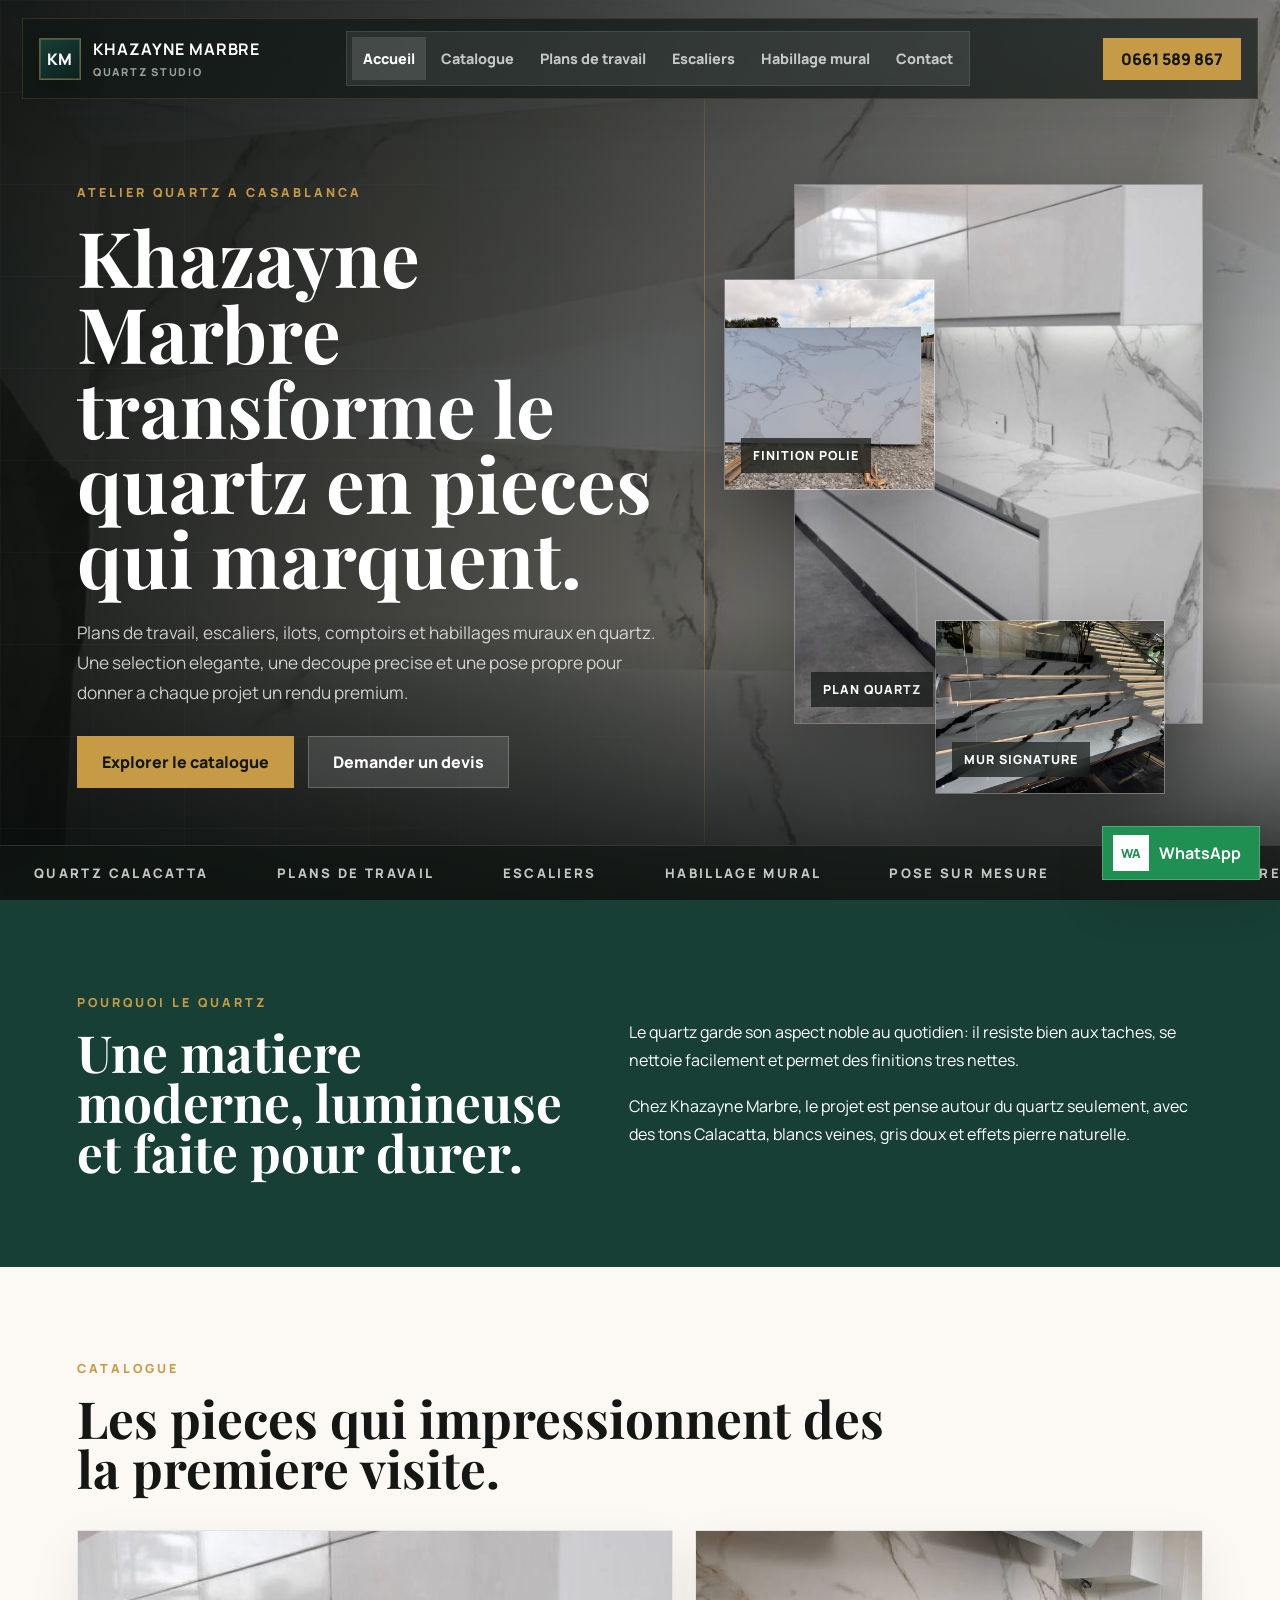
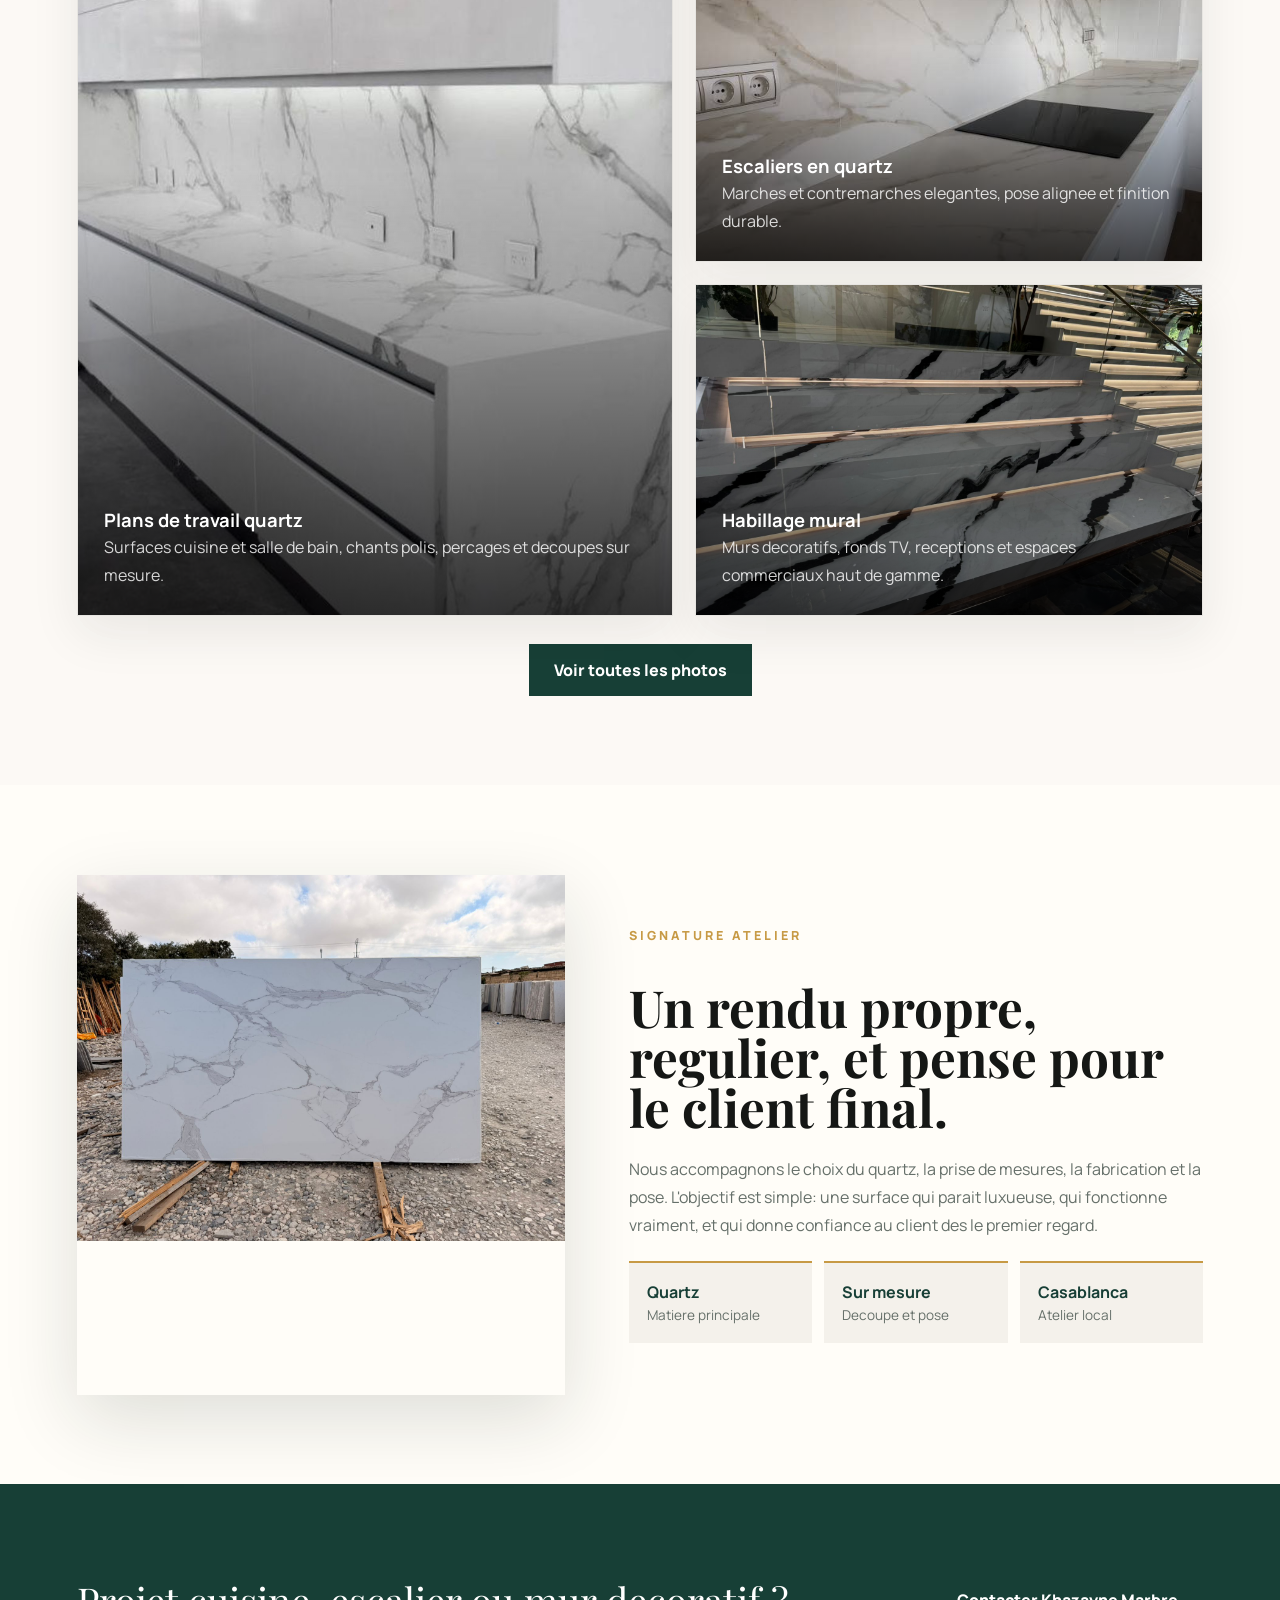
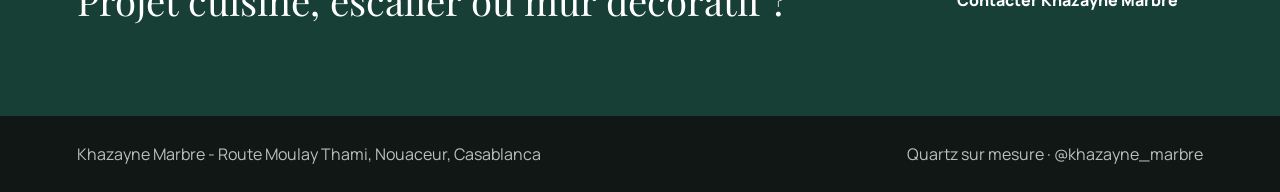
==== index.html @ 3c4d8444 "Initial commit" ====
<!DOCTYPE html>
<html lang="fr">
<head>
  <meta charset="UTF-8">
  <meta name="viewport" content="width=device-width, initial-scale=1.0">
  <meta name="description" content="Khazayne Marbre a Casablanca : plans de travail, escaliers et habillages en quartz sur mesure.">
  <title>Khazayne Marbre | Quartz sur mesure a Casablanca</title>
  <link rel="preconnect" href="https://fonts.googleapis.com">
  <link rel="preconnect" href="https://fonts.gstatic.com" crossorigin>
  <link href="https://fonts.googleapis.com/css2?family=Manrope:wght@400;500;600;700;800&family=Playfair+Display:wght@700;800&display=swap" rel="stylesheet">
  <link rel="stylesheet" href="styles.css">
  <link rel="icon" href="favicon.png">
</head>
<body>
  <header class="site-header premium-nav" data-header>
    <a class="brand" href="index.html" aria-label="Khazayne Marbre accueil">
      <span>KM</span>
      <strong>Khazayne Marbre</strong>
      <small>Quartz Studio</small>
    </a>
    <nav class="desktop-nav nav-pill" aria-label="Navigation principale">
      <a href="index.html" class="is-active">Accueil</a>
      <a href="catalogue.html">Catalogue</a>
      <a href="product-plan-de-travail.html">Plans de travail</a>
      <a href="product-escaliers.html">Escaliers</a>
      <a href="product-habillage-mural.html">Habillage mural</a>
      <a href="contact.html">Contact</a>
    </nav>
    <div class="nav-actions">
      <a class="nav-instagram" href="https://www.instagram.com/khazayne_marbre" target="_blank" rel="noopener">@khazayne_marbre</a>
      <a class="header-call" href="tel:+212661589867">0661 589 867</a>
      <button class="menu-toggle" type="button" aria-label="Ouvrir le menu" aria-expanded="false" data-menu-toggle>
        <span></span><span></span>
      </button>
    </div>
    <nav class="mobile-nav" aria-label="Navigation mobile" data-mobile-nav>
      <a href="index.html">Accueil</a>
      <a href="catalogue.html">Catalogue</a>
      <a href="product-plan-de-travail.html">Plans de travail</a>
      <a href="product-escaliers.html">Escaliers</a>
      <a href="product-habillage-mural.html">Habillage mural</a>
      <a href="contact.html">Contact</a>
    </nav>
  </header>

  <main>
    <section class="hero cinematic-hero" id="accueil">
      <div class="hero-bg" aria-hidden="true">
        <img src="qurtz 1.jpeg" alt="">
      </div>
      <div class="hero-glass-line" aria-hidden="true"></div>
      <div class="hero-copy reveal-up">
        <p class="eyebrow">Atelier quartz a Casablanca</p>
        <h1>Khazayne Marbre transforme le quartz en pieces qui marquent.</h1>
        <p class="hero-text">Plans de travail, escaliers, ilots, comptoirs et habillages muraux en quartz. Une selection elegante, une decoupe precise et une pose propre pour donner a chaque projet un rendu premium.</p>
        <div class="hero-actions">
          <a class="btn primary" href="catalogue.html">Explorer le catalogue</a>
          <a class="btn secondary" href="contact.html">Demander un devis</a>
        </div>
      </div>
      <div class="hero-showcase" aria-label="Apercu des finitions quartz">
        <article class="stone-tile tile-main">
          <img src="quart2.jpeg" alt="Plan de travail quartz blanc">
          <span>Plan quartz</span>
        </article>
        <article class="stone-tile tile-float">
          <img src="31.jpeg" alt="Detail quartz poli">
          <span>Finition polie</span>
        </article>
        <article class="stone-tile tile-small">
          <img src="quartz 4.jpeg" alt="Quartz mural">
          <span>Mur signature</span>
        </article>
      </div>
      <div class="hero-ticker" aria-hidden="true">
        <div>
          <span>Quartz Calacatta</span>
          <span>Plans de travail</span>
          <span>Escaliers</span>
          <span>Habillage mural</span>
          <span>Pose sur mesure</span>
          <span>Khazayne Marbre</span>
          <span>Quartz Calacatta</span>
          <span>Plans de travail</span>
          <span>Escaliers</span>
          <span>Habillage mural</span>
          <span>Pose sur mesure</span>
          <span>Khazayne Marbre</span>
        </div>
      </div>
    </section>

    <section class="intro-band">
      <div>
        <span class="section-kicker">Pourquoi le quartz</span>
        <h2>Une matiere moderne, lumineuse et faite pour durer.</h2>
      </div>
      <div class="intro-points">
        <p>Le quartz garde son aspect noble au quotidien: il resiste bien aux taches, se nettoie facilement et permet des finitions tres nettes.</p>
        <p>Chez Khazayne Marbre, le projet est pense autour du quartz seulement, avec des tons Calacatta, blancs veines, gris doux et effets pierre naturelle.</p>
      </div>
    </section>

    <section class="featured" id="services">
      <div class="section-head">
        <span class="section-kicker">Catalogue</span>
        <h2>Les pieces qui impressionnent des la premiere visite.</h2>
      </div>
      <div class="feature-grid">
        <a class="feature-card tall" href="product-plan-de-travail.html">
          <img src="quart2.jpeg" alt="Plan de travail en quartz blanc veine">
          <div>
            <h3>Plans de travail quartz</h3>
            <p>Surfaces cuisine et salle de bain, chants polis, percages et decoupes sur mesure.</p>
          </div>
        </a>
        <a class="feature-card" href="product-escaliers.html">
          <img src="quartz 3.jpeg" alt="Escalier habille en quartz">
          <div>
            <h3>Escaliers en quartz</h3>
            <p>Marches et contremarches elegantes, pose alignee et finition durable.</p>
          </div>
        </a>
        <a class="feature-card" href="product-habillage-mural.html">
          <img src="quartz 4.jpeg" alt="Habillage mural en quartz">
          <div>
            <h3>Habillage mural</h3>
            <p>Murs decoratifs, fonds TV, receptions et espaces commerciaux haut de gamme.</p>
          </div>
        </a>
      </div>
      <div class="center-action">
        <a class="btn primary" href="catalogue.html">Voir toutes les photos</a>
      </div>
    </section>

    <section class="proof" id="atelier">
      <div class="proof-image">
        <img src="31.jpeg" alt="Detail de finition quartz Khazayne Marbre">
      </div>
      <div class="proof-copy">
        <span class="section-kicker">Signature atelier</span>
        <h2>Un rendu propre, regulier, et pense pour le client final.</h2>
        <p>Nous accompagnons le choix du quartz, la prise de mesures, la fabrication et la pose. L'objectif est simple: une surface qui parait luxueuse, qui fonctionne vraiment, et qui donne confiance au client des le premier regard.</p>
        <div class="mini-stats">
          <div><strong>Quartz</strong><span>Matiere principale</span></div>
          <div><strong>Sur mesure</strong><span>Decoupe et pose</span></div>
          <div><strong>Casablanca</strong><span>Atelier local</span></div>
        </div>
      </div>
    </section>

    <section class="cta-strip">
      <span>Projet cuisine, escalier ou mur decoratif ?</span>
      <a class="btn primary" href="contact.html">Contacter Khazayne Marbre</a>
    </section>
  </main>

  <footer>
    <p>Khazayne Marbre - Route Moulay Thami, Nouaceur, Casablanca</p>
    <p>Quartz sur mesure · @khazayne_marbre</p>
  </footer>

  <script src="script.js"></script>
</body>
</html>
---- styles.css ----
:root {
  --ink: #151715;
  --muted: #66706a;
  --stone: #f4f1eb;
  --paper: #fffdf8;
  --line: rgba(21, 23, 21, 0.12);
  --green: #173f36;
  --green-2: #255a4d;
  --gold: #c79a45;
  --shadow: 0 24px 70px rgba(23, 35, 31, 0.14);
}

* { box-sizing: border-box; }
html { scroll-behavior: smooth; }
body {
  margin: 0;
  min-height: 100vh;
  color: var(--ink);
  background: var(--stone);
  font-family: "Manrope", Arial, sans-serif;
}

body::before {
  content: "";
  position: fixed;
  inset: 0;
  z-index: -1;
  background:
    linear-gradient(120deg, rgba(255,255,255,.9), rgba(255,255,255,.3)),
    url("1.jpeg") center / cover;
  opacity: .12;
  filter: grayscale(1);
}

a { color: inherit; text-decoration: none; }
img { display: block; max-width: 100%; }
p, h1, h2, h3, dl, dd { margin: 0; }

.site-header {
  position: fixed;
  inset: 18px 22px auto;
  z-index: 10;
  display: grid;
  grid-template-columns: 1fr auto 1fr;
  align-items: center;
  gap: 18px;
  padding: 12px 16px;
  border: 1px solid rgba(255,255,255,.45);
  background: rgba(255, 253, 248, .86);
  box-shadow: 0 18px 50px rgba(21, 23, 21, .1);
  backdrop-filter: blur(18px);
}

.site-header.is-scrolled { background: rgba(255, 253, 248, .96); }
.brand, .desktop-nav, .header-call { display: flex; align-items: center; }
.brand { gap: 12px; font-weight: 900; text-transform: uppercase; letter-spacing: .06em; }
.brand span {
  display: grid;
  place-items: center;
  width: 42px;
  height: 42px;
  color: #fff;
  background: var(--green);
  border: 1px solid rgba(199,154,69,.45);
}

.desktop-nav { justify-content: center; gap: 14px; color: var(--muted); font-size: .9rem; font-weight: 800; }
.desktop-nav a:hover { color: var(--green); }
.header-call {
  justify-self: end;
  min-height: 42px;
  padding: 0 18px;
  color: #fff;
  background: var(--green);
  font-weight: 900;
}

.hero {
  min-height: 100vh;
  display: grid;
  grid-template-columns: minmax(320px, .95fr) minmax(0, 1fr);
  align-items: end;
  gap: clamp(28px, 5vw, 72px);
  padding: 118px clamp(20px, 6vw, 84px) clamp(34px, 5vw, 70px);
}

.hero-media {
  min-height: 70vh;
  overflow: hidden;
  box-shadow: var(--shadow);
}

.hero-media img, .page-hero img, .product-hero img, .proof-image img {
  width: 100%;
  height: 100%;
  object-fit: cover;
}

.hero-copy {
  align-self: center;
  max-width: 760px;
  padding-bottom: 4vh;
}

.eyebrow, .section-kicker {
  display: inline-block;
  margin-bottom: 16px;
  color: var(--gold);
  font-size: .78rem;
  font-weight: 900;
  letter-spacing: .24em;
  text-transform: uppercase;
}

h1, h2 {
  font-family: "Playfair Display", Georgia, serif;
  line-height: .98;
  letter-spacing: 0;
}

h1 { font-size: clamp(3rem, 6vw, 6.3rem); max-width: 880px; }
h2 { font-size: clamp(2.1rem, 4vw, 4.4rem); }
h3 { font-size: 1.15rem; }
p { color: var(--muted); line-height: 1.75; }

.hero-text { max-width: 650px; margin-top: 22px; font-size: 1.08rem; }
.hero-actions, .center-action { display: flex; flex-wrap: wrap; gap: 14px; margin-top: 28px; }
.center-action { justify-content: center; }

.btn {
  display: inline-flex;
  align-items: center;
  justify-content: center;
  min-height: 52px;
  padding: 0 24px;
  border: 1px solid var(--line);
  font-weight: 900;
  transition: transform .2s ease, background .2s ease;
}

.btn:hover { transform: translateY(-2px); }
.primary { color: #fff; background: var(--green); border-color: var(--green); }
.primary:hover { background: var(--green-2); }
.secondary { background: rgba(255,253,248,.68); color: var(--green); }

section { padding: clamp(58px, 7vw, 108px) clamp(20px, 6vw, 84px); }
.intro-band, .proof, .contact-layout, .product-hero, .page-hero {
  display: grid;
  gap: clamp(28px, 5vw, 64px);
  grid-template-columns: minmax(0, .85fr) minmax(0, 1fr);
  align-items: center;
}

.intro-band { background: var(--green); color: #fff; }
.intro-band p, .intro-band h2 { color: #fff; }
.intro-points { display: grid; gap: 18px; }

.section-head { max-width: 820px; margin-bottom: 36px; }
.featured, .catalogue-section, .contact-section { background: rgba(255,253,248,.72); }

.feature-grid {
  display: grid;
  grid-template-columns: 1.08fr .92fr;
  gap: 22px;
}

.feature-card, .catalogue-item, .detail-grid article {
  overflow: hidden;
  background: var(--paper);
  border: 1px solid rgba(21,23,21,.1);
  box-shadow: 0 18px 46px rgba(21,23,21,.08);
}

.feature-card {
  position: relative;
  min-height: 330px;
  display: grid;
  align-items: end;
}

.feature-card.tall { grid-row: span 2; min-height: 686px; }
.feature-card img { position: absolute; inset: 0; width: 100%; height: 100%; object-fit: cover; transition: transform .35s ease; }
.feature-card:hover img { transform: scale(1.04); }
.feature-card::after { content: ""; position: absolute; inset: 0; background: linear-gradient(180deg, transparent 35%, rgba(0,0,0,.72)); }
.feature-card div { position: relative; z-index: 1; padding: 26px; color: #fff; }
.feature-card p { color: rgba(255,255,255,.82); }

.proof { background: var(--paper); }
.proof-image { min-height: 520px; overflow: hidden; box-shadow: var(--shadow); }
.proof-copy { display: grid; gap: 22px; }
.mini-stats { display: grid; grid-template-columns: repeat(3, 1fr); gap: 12px; }
.mini-stats div { padding: 18px; border-top: 2px solid var(--gold); background: var(--stone); }
.mini-stats strong { display: block; color: var(--green); }
.mini-stats span { color: var(--muted); font-size: .85rem; }

.cta-strip {
  display: flex;
  justify-content: space-between;
  align-items: center;
  gap: 18px;
  background: var(--green);
  color: #fff;
}
.cta-strip span { font-family: "Playfair Display", Georgia, serif; font-size: clamp(1.8rem, 3vw, 3.3rem); }

.page-hero, .product-hero { min-height: 72vh; padding-top: 132px; }
.page-hero.compact { min-height: 58vh; align-items: end; }
.contact-hero {
  grid-template-columns: minmax(0, 760px);
  min-height: 58vh;
  align-items: end;
  background: linear-gradient(120deg, rgba(255,253,248,.9), rgba(244,241,235,.82));
}
.page-hero p, .product-hero p { max-width: 680px; margin-top: 18px; font-size: 1.08rem; }
.page-hero img, .product-hero img { min-height: 460px; box-shadow: var(--shadow); }
.product-hero .btn { margin-top: 26px; }

.photo-catalogue {
  display: grid;
  grid-template-columns: repeat(3, minmax(0, 1fr));
  gap: 22px;
}

.catalogue-item img { width: 100%; aspect-ratio: 4 / 3; object-fit: cover; }
.catalogue-item div { display: grid; gap: 10px; padding: 20px; }
.catalogue-item h3 { margin-bottom: 8px; color: var(--green); }
.catalogue-item p { min-height: 5.25em; }

.whatsapp-product {
  display: inline-flex;
  align-items: center;
  justify-content: center;
  min-height: 44px;
  margin-top: 4px;
  padding: 0 16px;
  color: #fff;
  background: #1f8f52;
  font-size: .88rem;
  font-weight: 900;
}

.whatsapp-product:hover { background: #176e3f; }

.floating-whatsapp {
  position: fixed;
  right: 20px;
  bottom: 20px;
  z-index: 30;
  display: inline-flex;
  align-items: center;
  gap: 10px;
  min-height: 54px;
  padding: 0 18px 0 10px;
  color: #fff;
  background: #1f8f52;
  border: 1px solid rgba(255,255,255,.22);
  box-shadow: 0 18px 46px rgba(21,23,21,.22);
  font-weight: 900;
}

.floating-whatsapp span {
  display: grid;
  place-items: center;
  width: 36px;
  height: 36px;
  color: #1f8f52;
  background: #fff;
  font-size: .78rem;
}

.floating-whatsapp:hover {
  background: #176e3f;
  transform: translateY(-2px);
}

.detail-grid {
  display: grid;
  grid-template-columns: repeat(3, minmax(0, 1fr));
  gap: 20px;
  background: var(--paper);
}
.detail-grid article { padding: 26px; }
.detail-grid h3 { margin-bottom: 12px; color: var(--green); }

.contact-info-panel, .contact-form {
  background: var(--paper);
  border: 1px solid var(--line);
  box-shadow: var(--shadow);
  padding: clamp(24px, 4vw, 42px);
}

.info-list { display: grid; gap: 20px; margin-top: 24px; }
.info-list div { padding-bottom: 18px; border-bottom: 1px solid var(--line); }
.info-list dt { color: var(--gold); font-weight: 900; text-transform: uppercase; letter-spacing: .14em; font-size: .76rem; }
.info-list dd { margin-top: 8px; color: var(--ink); line-height: 1.65; font-weight: 700; }
.info-list a { color: var(--green); }

.contact-form { display: grid; gap: 16px; }
.contact-form label { display: grid; gap: 8px; font-weight: 800; }
.contact-form input, .contact-form textarea, .contact-form select {
  width: 100%;
  min-height: 52px;
  border: 1px solid var(--line);
  background: #faf8f2;
  padding: 14px 16px;
  color: var(--ink);
  font: inherit;
  outline: none;
}
.contact-form textarea { resize: vertical; min-height: 150px; }
.contact-form input:focus, .contact-form textarea:focus, .contact-form select:focus {
  border-color: var(--gold);
  box-shadow: 0 0 0 4px rgba(199,154,69,.14);
}

footer {
  display: flex;
  justify-content: space-between;
  gap: 14px;
  padding: 24px clamp(20px, 6vw, 84px);
  background: #111714;
}
footer p { color: rgba(255,255,255,.72); }

@media (max-width: 980px) {
  .site-header { grid-template-columns: 1fr auto; }
  .desktop-nav { display: none; }
  .hero, .intro-band, .proof, .contact-layout, .product-hero, .page-hero { grid-template-columns: 1fr; }
  .hero-media { min-height: 48vh; order: 2; }
  .hero-copy { order: 1; padding-bottom: 0; }
  .feature-grid, .photo-catalogue, .detail-grid { grid-template-columns: 1fr 1fr; }
  .feature-card.tall { grid-row: span 1; min-height: 420px; }
}

@media (max-width: 640px) {
  .site-header { inset: 10px; padding: 10px; }
  .brand strong { font-size: .8rem; }
  .header-call { padding: 0 12px; font-size: .82rem; }
  .hero, .page-hero, .product-hero { padding-top: 104px; }
  h1 { font-size: clamp(2.45rem, 15vw, 3.7rem); }
  .feature-grid, .photo-catalogue, .detail-grid, .mini-stats { grid-template-columns: 1fr; }
  .feature-card, .feature-card.tall { min-height: 360px; }
  .cta-strip, footer { align-items: flex-start; flex-direction: column; }
  .page-hero.compact, .contact-hero { min-height: auto; }
  .catalogue-section { padding-top: 34px; }
  .catalogue-item div { padding: 16px; }
  .catalogue-item p { min-height: 0; }
  .whatsapp-product { width: 100%; }
  .floating-whatsapp {
    right: 12px;
    bottom: 12px;
    min-height: 50px;
    padding-right: 14px;
  }

  .floating-whatsapp strong {
    font-size: .9rem;
  }
}

/* Extraordinary home */
.premium-nav {
  grid-template-columns: minmax(210px, 1fr) auto minmax(230px, 1fr);
  border-color: rgba(199,154,69,.18);
  background: rgba(17, 23, 20, .7);
  color: #fff;
}

.premium-nav.is-scrolled {
  background: rgba(17, 23, 20, .92);
  box-shadow: 0 20px 60px rgba(0,0,0,.22);
}

.brand {
  position: relative;
}

.brand small {
  display: block;
  margin-top: 2px;
  color: rgba(255,255,255,.58);
  font-size: .68rem;
  font-weight: 800;
  letter-spacing: .16em;
}

.premium-nav .brand {
  display: grid;
  grid-template-columns: 42px minmax(0, 1fr);
  column-gap: 12px;
  row-gap: 2px;
  align-items: center;
}

.premium-nav .brand span {
  grid-row: 1 / 3;
}

.premium-nav .brand strong,
.premium-nav .brand small {
  min-width: 0;
}

.premium-nav .brand span {
  background: linear-gradient(145deg, var(--green), #0d201c);
  box-shadow: inset 0 0 0 1px rgba(255,255,255,.16), 0 8px 24px rgba(0,0,0,.22);
}

.nav-pill {
  gap: 4px;
  min-height: 48px;
  padding: 5px;
  border: 1px solid rgba(255,255,255,.1);
  background: rgba(255,255,255,.08);
}

.nav-pill a {
  padding: 12px 11px;
  color: rgba(255,255,255,.72);
  white-space: nowrap;
}

.nav-pill a:hover,
.nav-pill a.is-active {
  color: #fff;
  background: rgba(255,255,255,.12);
}

.nav-actions {
  display: flex;
  justify-content: flex-end;
  align-items: center;
  gap: 10px;
}

.nav-instagram {
  color: rgba(255,255,255,.7);
  font-size: .84rem;
  font-weight: 800;
}

.premium-nav .header-call {
  color: #121713;
  background: var(--gold);
}

.menu-toggle {
  display: none;
  width: 44px;
  height: 44px;
  border: 1px solid rgba(255,255,255,.16);
  background: rgba(255,255,255,.08);
  color: #fff;
  cursor: pointer;
}

.menu-toggle span {
  display: block;
  width: 18px;
  height: 2px;
  margin: 5px auto;
  background: currentColor;
  transition: transform .22s ease, opacity .22s ease;
}

.premium-nav.is-menu-open .menu-toggle span:first-child {
  transform: translateY(3.5px) rotate(45deg);
}

.premium-nav.is-menu-open .menu-toggle span:last-child {
  transform: translateY(-3.5px) rotate(-45deg);
}

.mobile-nav {
  display: none;
  grid-column: 1 / -1;
  gap: 6px;
  padding-top: 12px;
}

.mobile-nav a {
  padding: 13px 14px;
  color: rgba(255,255,255,.82);
  background: rgba(255,255,255,.08);
  font-weight: 850;
}

.cinematic-hero {
  position: relative;
  min-height: 100svh;
  grid-template-columns: minmax(0, .95fr) minmax(320px, .78fr);
  align-items: center;
  isolation: isolate;
  overflow: hidden;
  color: #fff;
  background: #0f1512;
  padding-top: 132px;
}

.hero-bg {
  position: absolute;
  inset: 0;
  z-index: -3;
  overflow: hidden;
}

.hero-bg img {
  width: 100%;
  height: 100%;
  object-fit: cover;
  filter: saturate(.9) contrast(1.06);
  transform: scale(1.08);
  animation: heroStone 16s ease-in-out infinite alternate;
}

.cinematic-hero::before {
  content: "";
  position: absolute;
  inset: 0;
  z-index: -2;
  background:
    linear-gradient(90deg, rgba(9,13,11,.9) 0%, rgba(9,13,11,.66) 42%, rgba(9,13,11,.18) 100%),
    linear-gradient(0deg, rgba(9,13,11,.86) 0%, transparent 32%, rgba(9,13,11,.35) 100%);
}

.cinematic-hero::after {
  content: "";
  position: absolute;
  inset: 0;
  z-index: -1;
  background-image:
    linear-gradient(rgba(255,255,255,.06) 1px, transparent 1px),
    linear-gradient(90deg, rgba(255,255,255,.05) 1px, transparent 1px);
  background-size: 92px 92px;
  mask-image: linear-gradient(90deg, #000 0%, transparent 78%);
  opacity: .42;
}

.hero-glass-line {
  position: absolute;
  top: 0;
  bottom: 0;
  left: 55%;
  width: 1px;
  background: linear-gradient(180deg, transparent, rgba(199,154,69,.7), transparent);
  animation: lineGlow 4s ease-in-out infinite;
}

.cinematic-hero .hero-copy {
  max-width: 860px;
  padding-bottom: 0;
}

.cinematic-hero h1,
.cinematic-hero .hero-text {
  color: #fff;
}

.cinematic-hero .hero-text {
  color: rgba(255,255,255,.76);
}

.reveal-up {
  animation: revealUp .9s ease both;
}

.hero-showcase {
  position: relative;
  min-height: 620px;
}

.stone-tile {
  position: absolute;
  overflow: hidden;
  border: 1px solid rgba(255,255,255,.18);
  box-shadow: 0 30px 80px rgba(0,0,0,.35);
  background: rgba(255,255,255,.08);
}

.stone-tile img {
  width: 100%;
  height: 100%;
  object-fit: cover;
}

.stone-tile span {
  position: absolute;
  left: 16px;
  bottom: 16px;
  padding: 9px 12px;
  color: #fff;
  background: rgba(17,23,20,.68);
  font-size: .78rem;
  font-weight: 900;
  letter-spacing: .08em;
  text-transform: uppercase;
  backdrop-filter: blur(12px);
}

.tile-main {
  inset: 10px 0 70px 70px;
  animation: floatMain 6s ease-in-out infinite;
}

.tile-float {
  width: 44%;
  height: 34%;
  left: 0;
  top: 17%;
  animation: floatSoft 5s ease-in-out infinite;
}

.tile-small {
  width: 48%;
  height: 28%;
  right: 8%;
  bottom: 0;
  animation: floatSoft 6.5s ease-in-out infinite reverse;
}

.hero-ticker {
  position: absolute;
  left: 0;
  right: 0;
  bottom: 0;
  overflow: hidden;
  border-top: 1px solid rgba(255,255,255,.12);
  background: rgba(17,23,20,.68);
  backdrop-filter: blur(14px);
}

.hero-ticker div {
  display: flex;
  width: max-content;
  animation: tickerMove 28s linear infinite;
}

.hero-ticker span {
  padding: 18px 34px;
  color: rgba(255,255,255,.76);
  font-size: .82rem;
  font-weight: 900;
  letter-spacing: .18em;
  text-transform: uppercase;
  white-space: nowrap;
}

.cinematic-hero .secondary {
  color: #fff;
  border-color: rgba(255,255,255,.22);
  background: rgba(255,255,255,.12);
}

.cinematic-hero .primary {
  color: #111713;
  background: var(--gold);
  border-color: var(--gold);
}

@keyframes heroStone {
  from { transform: scale(1.08) translate3d(0,0,0); }
  to { transform: scale(1.16) translate3d(-2.2%, 1.5%, 0); }
}

@keyframes revealUp {
  from { opacity: 0; transform: translateY(28px); }
  to { opacity: 1; transform: translateY(0); }
}

@keyframes floatMain {
  0%, 100% { transform: translateY(0) rotate(-1deg); }
  50% { transform: translateY(-14px) rotate(1deg); }
}

@keyframes floatSoft {
  0%, 100% { transform: translateY(0); }
  50% { transform: translateY(18px); }
}

@keyframes tickerMove {
  from { transform: translateX(0); }
  to { transform: translateX(-50%); }
}

@keyframes lineGlow {
  0%, 100% { opacity: .35; }
  50% { opacity: 1; }
}

@media (prefers-reduced-motion: reduce) {
  *, *::before, *::after {
    animation-duration: .001ms !important;
    animation-iteration-count: 1 !important;
    scroll-behavior: auto !important;
  }
}

@media (max-width: 1320px) {
  .premium-nav {
    grid-template-columns: minmax(210px, .8fr) auto minmax(190px, .7fr);
    gap: 12px;
  }

  .nav-instagram {
    display: none;
  }
}

@media (max-width: 1120px) {
  .premium-nav {
    grid-template-columns: 1fr auto;
  }

  .premium-nav .desktop-nav,
  .nav-instagram {
    display: none;
  }

  .menu-toggle {
    display: block;
  }

  .premium-nav.is-menu-open .mobile-nav {
    display: grid;
  }
}

@media (max-width: 980px) {
  .cinematic-hero {
    grid-template-columns: 1fr;
    padding-bottom: 92px;
  }

  .hero-showcase {
    min-height: 460px;
  }

  .tile-main {
    inset: 0 6% 42px 18%;
  }
}

@media (max-width: 640px) {
  .premium-nav {
    inset: 10px;
    padding: 10px;
  }

  .premium-nav .header-call {
    display: none;
  }

  .premium-nav .brand {
    grid-template-columns: 38px minmax(0, 1fr);
  }

  .premium-nav .brand span {
    width: 38px;
    height: 38px;
  }

  .brand small {
    font-size: .58rem;
  }

  .mobile-nav {
    max-height: calc(100svh - 92px);
    overflow-y: auto;
  }

  .cinematic-hero {
    min-height: auto;
    padding-top: 126px;
  }

  .hero-showcase {
    min-height: 360px;
  }

  .tile-main {
    inset: 0 0 44px 12%;
  }

  .tile-float {
    width: 50%;
    height: 34%;
  }

  .tile-small {
    width: 58%;
    right: 0;
  }
}
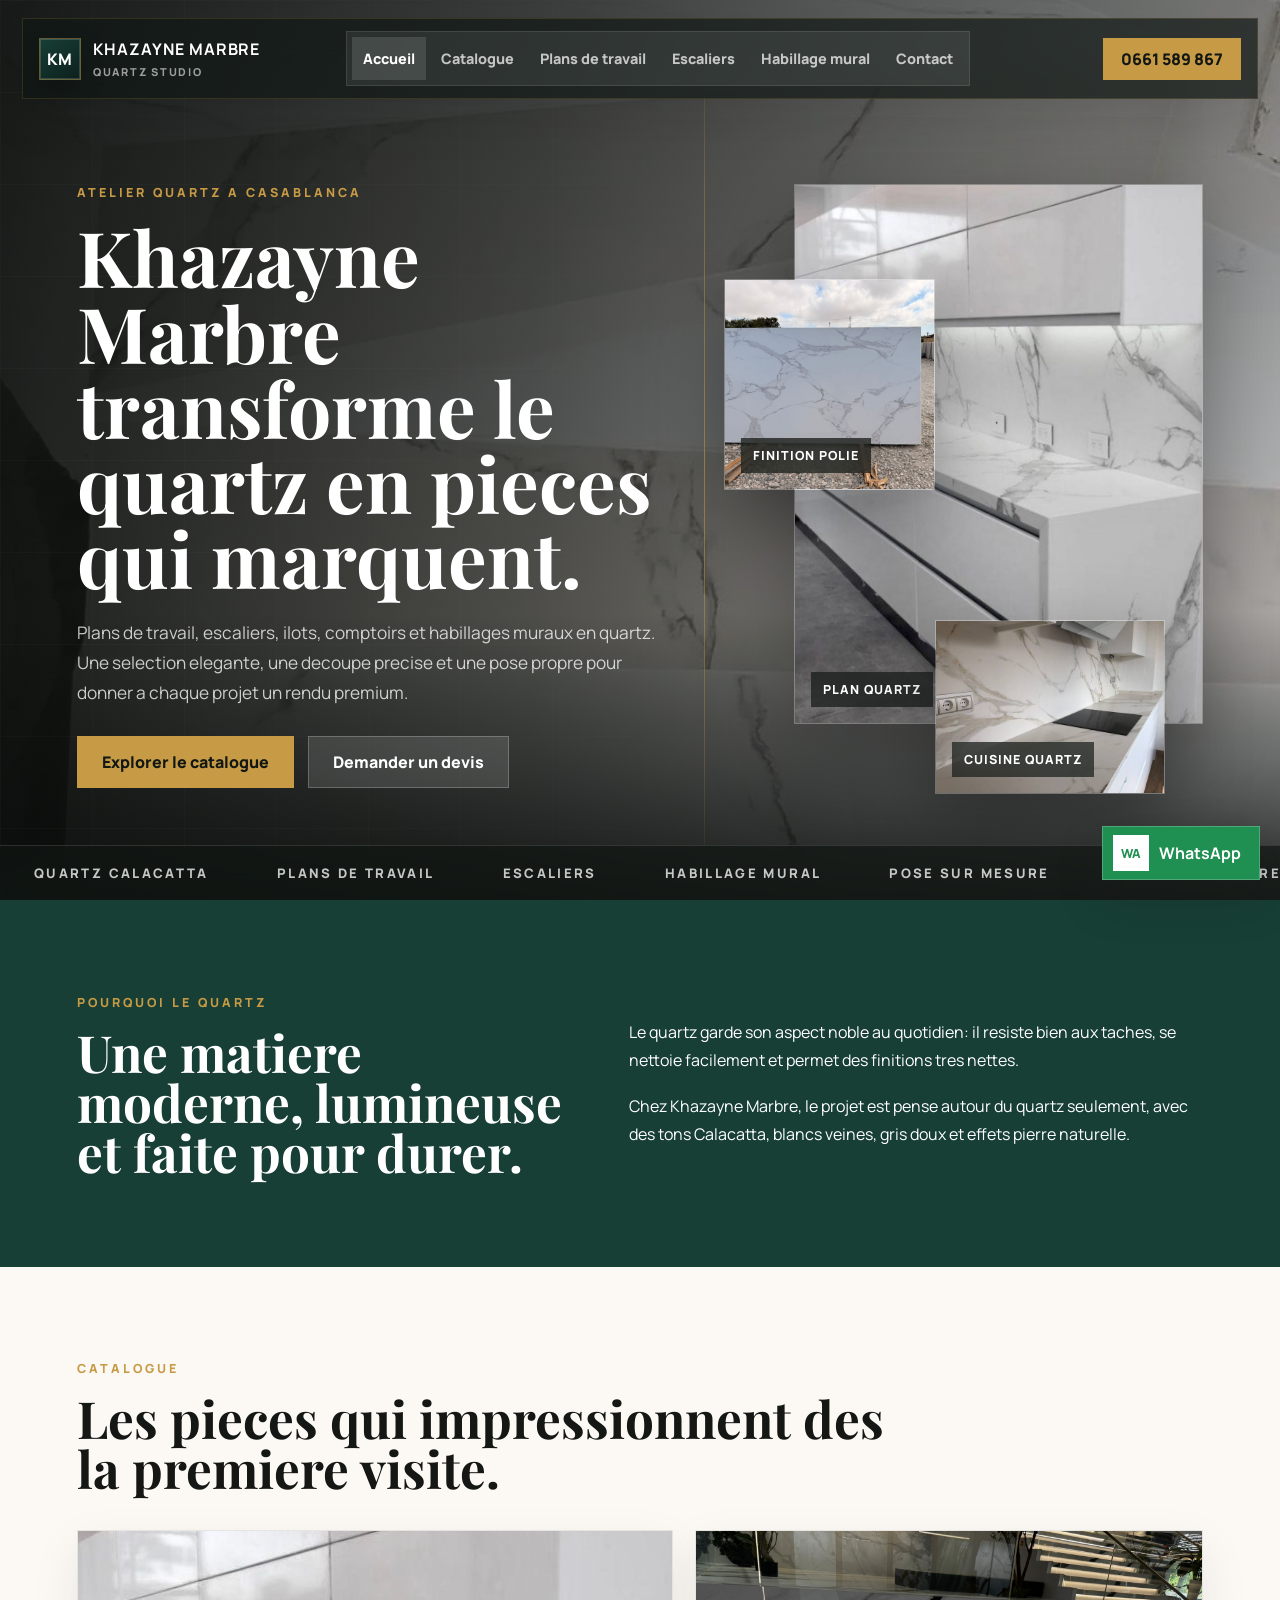
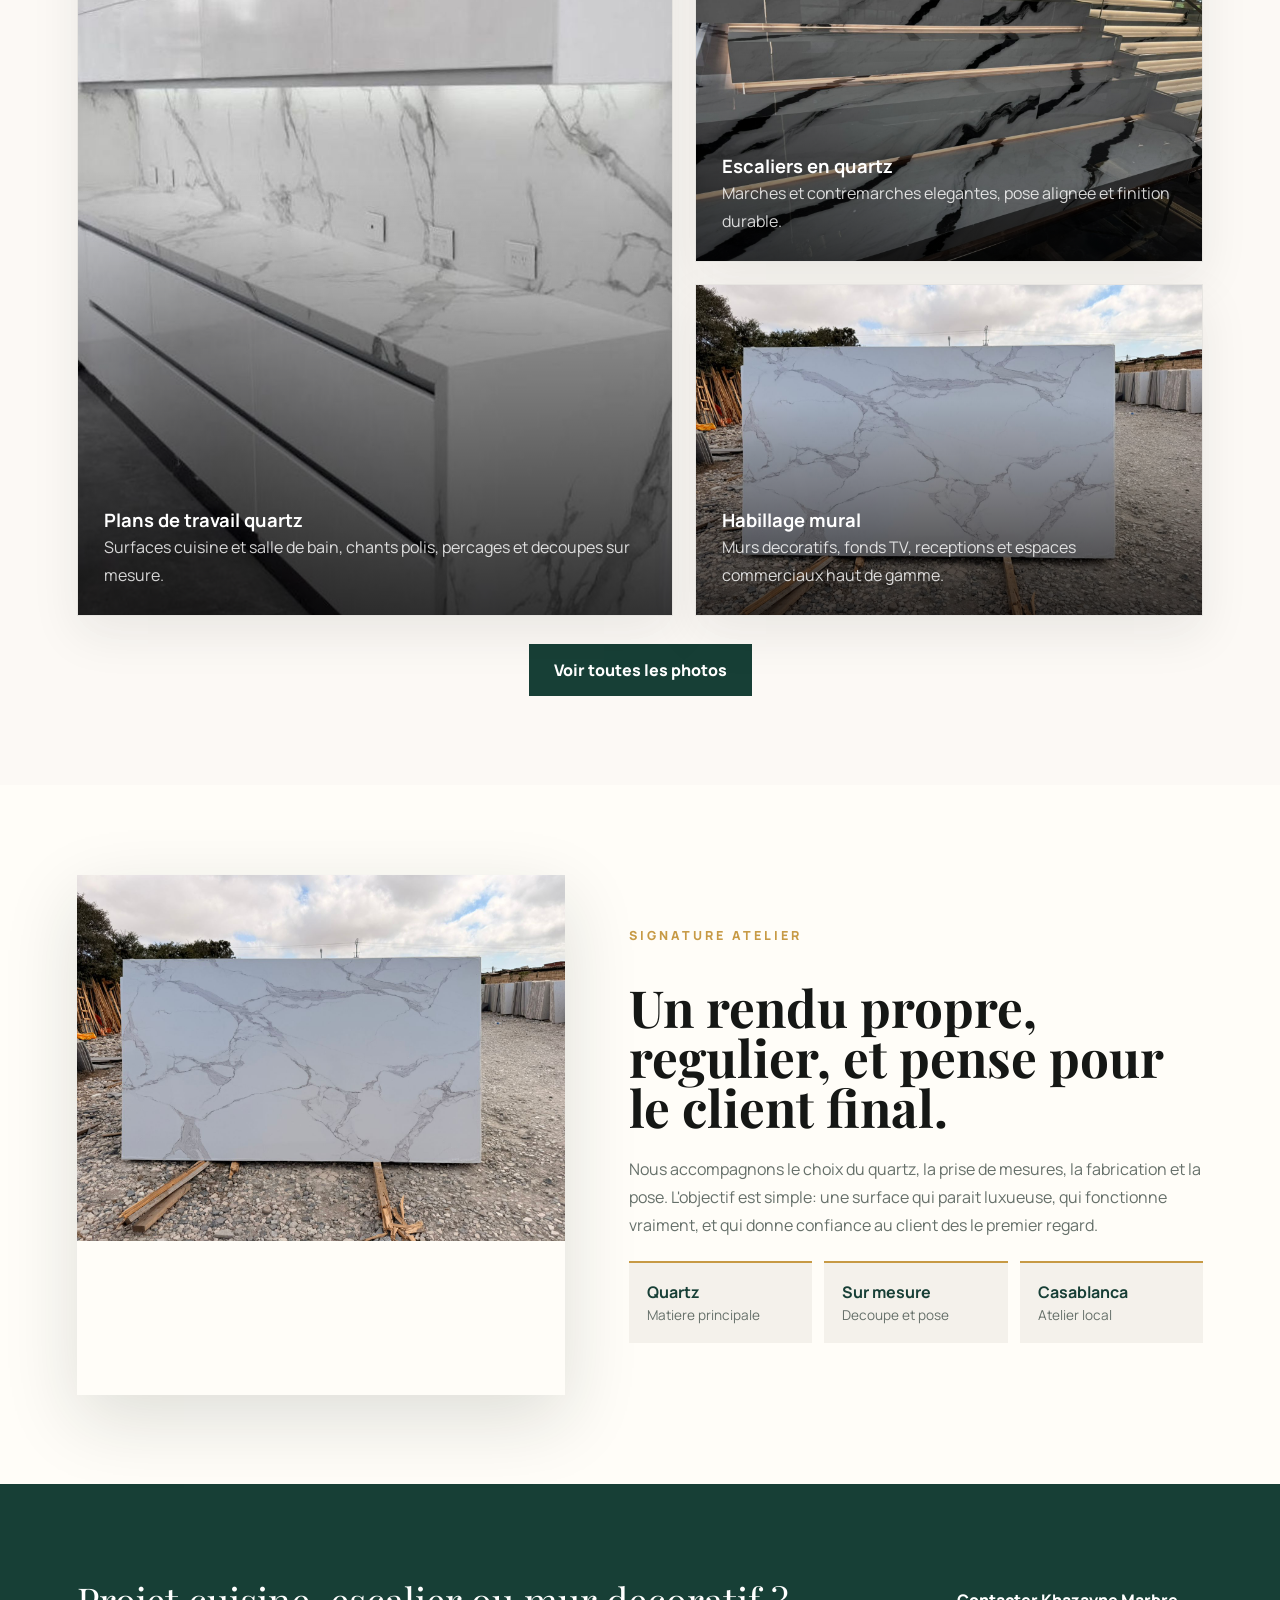
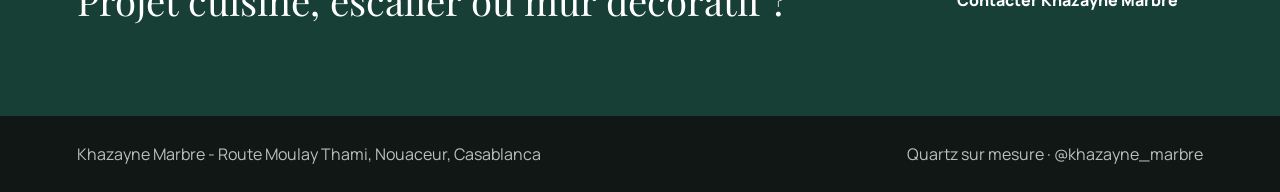
==== commit cd156cc6: "Update catalogue and contact images" ====
--- a/index.html
+++ b/index.html
@@ -68,8 +68,8 @@
           <span>Finition polie</span>
         </article>
         <article class="stone-tile tile-small">
-          <img src="quartz 4.jpeg" alt="Quartz mural">
-          <span>Mur signature</span>
+          <img src="quartz 3.jpeg" alt="Cuisine quartz">
+          <span>Cuisine quartz</span>
         </article>
       </div>
       <div class="hero-ticker" aria-hidden="true">
@@ -115,14 +115,14 @@
           </div>
         </a>
         <a class="feature-card" href="product-escaliers.html">
-          <img src="quartz 3.jpeg" alt="Escalier habille en quartz">
+          <img src="quartz 4.jpeg" alt="Escalier habille en quartz">
           <div>
             <h3>Escaliers en quartz</h3>
             <p>Marches et contremarches elegantes, pose alignee et finition durable.</p>
           </div>
         </a>
         <a class="feature-card" href="product-habillage-mural.html">
-          <img src="quartz 4.jpeg" alt="Habillage mural en quartz">
+          <img src="31.jpeg" alt="Plaque quartz pour habillage mural">
           <div>
             <h3>Habillage mural</h3>
             <p>Murs decoratifs, fonds TV, receptions et espaces commerciaux haut de gamme.</p>
--- a/styles.css
+++ b/styles.css
@@ -15,6 +15,7 @@
 body {
   margin: 0;
   min-height: 100vh;
+  overflow-x: hidden;
   color: var(--ink);
   background: var(--stone);
   font-family: "Manrope", Arial, sans-serif;
@@ -35,6 +36,7 @@
 a { color: inherit; text-decoration: none; }
 img { display: block; max-width: 100%; }
 p, h1, h2, h3, dl, dd { margin: 0; }
+h1, h2, h3, p, a, span, strong, small { overflow-wrap: anywhere; }
 
 .site-header {
   position: fixed;
@@ -295,6 +297,19 @@
 .info-list dd { margin-top: 8px; color: var(--ink); line-height: 1.65; font-weight: 700; }
 .info-list a { color: var(--green); }
 
+.business-card {
+  margin: 26px 0 0;
+  overflow: hidden;
+  border: 1px solid rgba(21,23,21,.1);
+  background: #fff;
+  box-shadow: 0 18px 42px rgba(21,23,21,.1);
+}
+
+.business-card img {
+  width: 100%;
+  height: auto;
+}
+
 .contact-form { display: grid; gap: 16px; }
 .contact-form label { display: grid; gap: 8px; font-weight: 800; }
 .contact-form input, .contact-form textarea, .contact-form select {
@@ -333,7 +348,7 @@
 }
 
 @media (max-width: 640px) {
-  .site-header { inset: 10px; padding: 10px; }
+  .site-header { inset: 10px 10px auto; padding: 10px; }
   .brand strong { font-size: .8rem; }
   .header-call { padding: 0 12px; font-size: .82rem; }
   .hero, .page-hero, .product-hero { padding-top: 104px; }
@@ -731,7 +746,12 @@
     padding-bottom: 92px;
   }
 
+  .cinematic-hero .hero-copy {
+    order: 1;
+  }
+
   .hero-showcase {
+    order: 2;
     min-height: 460px;
   }
 
@@ -742,8 +762,10 @@
 
 @media (max-width: 640px) {
   .premium-nav {
-    inset: 10px;
+    inset: 10px 10px auto;
     padding: 10px;
+    grid-template-columns: minmax(0, 1fr) auto;
+    gap: 8px;
   }
 
   .premium-nav .header-call {
@@ -759,8 +781,23 @@
     height: 38px;
   }
 
+  .premium-nav .brand strong {
+    font-size: .76rem;
+    line-height: 1.15;
+  }
+
   .brand small {
     font-size: .58rem;
+    letter-spacing: .08em;
+  }
+
+  .nav-actions {
+    gap: 0;
+  }
+
+  .menu-toggle {
+    width: 40px;
+    height: 40px;
   }
 
   .mobile-nav {
@@ -770,24 +807,210 @@
 
   .cinematic-hero {
     min-height: auto;
-    padding-top: 126px;
+    padding: 118px 16px 78px;
+    gap: 28px;
+    align-items: start;
+  }
+
+  .cinematic-hero::before {
+    background:
+      linear-gradient(180deg, rgba(9,13,11,.86) 0%, rgba(9,13,11,.68) 42%, rgba(9,13,11,.9) 100%),
+      linear-gradient(90deg, rgba(9,13,11,.74), rgba(9,13,11,.32));
+  }
+
+  .cinematic-hero::after,
+  .hero-glass-line {
+    display: none;
+  }
+
+  .cinematic-hero .hero-copy {
+    order: 1;
+    width: 100%;
+  }
+
+  .eyebrow,
+  .section-kicker {
+    margin-bottom: 12px;
+    font-size: .68rem;
+    letter-spacing: .16em;
+  }
+
+  h1 {
+    font-size: clamp(2.1rem, 11.5vw, 3rem);
+    line-height: 1.04;
+  }
+
+  h2 {
+    font-size: clamp(1.85rem, 9vw, 2.55rem);
+    line-height: 1.06;
+  }
+
+  .hero-text,
+  .page-hero p,
+  .product-hero p {
+    margin-top: 16px;
+    font-size: .98rem;
+    line-height: 1.65;
+  }
+
+  .hero-actions,
+  .center-action {
+    width: 100%;
+    gap: 10px;
+  }
+
+  .btn {
+    width: 100%;
+    min-height: 50px;
+    padding: 0 16px;
+    text-align: center;
   }
 
   .hero-showcase {
-    min-height: 360px;
-  }
-
-  .tile-main {
-    inset: 0 0 44px 12%;
-  }
-
-  .tile-float {
-    width: 50%;
-    height: 34%;
-  }
-
+    order: 2;
+    display: grid;
+    grid-template-columns: 1fr;
+    gap: 12px;
+    min-height: 0;
+    width: 100%;
+  }
+
+  .stone-tile,
+  .tile-main,
+  .tile-float,
   .tile-small {
-    width: 58%;
-    right: 0;
-  }
-}
+    position: relative;
+    inset: auto;
+    left: auto;
+    right: auto;
+    top: auto;
+    bottom: auto;
+    width: 100%;
+    height: auto;
+    min-height: 160px;
+    aspect-ratio: 16 / 10;
+    animation: none;
+  }
+
+  .stone-tile span {
+    left: 10px;
+    bottom: 10px;
+    padding: 7px 10px;
+    font-size: .66rem;
+  }
+
+  .tile-float,
+  .tile-small {
+    min-height: 132px;
+    aspect-ratio: 16 / 8;
+  }
+
+  .hero-ticker span {
+    padding: 14px 22px;
+    font-size: .7rem;
+    letter-spacing: .12em;
+  }
+
+  section,
+  .intro-band,
+  .featured,
+  .proof,
+  .cta-strip {
+    padding-left: 16px;
+    padding-right: 16px;
+  }
+
+  .intro-band,
+  .proof,
+  .contact-layout,
+  .product-hero,
+  .page-hero {
+    gap: 24px;
+  }
+
+  .section-head {
+    margin-bottom: 24px;
+  }
+
+  .feature-card,
+  .feature-card.tall {
+    min-height: 280px;
+  }
+
+  .feature-card div {
+    padding: 20px;
+  }
+
+  .proof-image {
+    min-height: 300px;
+  }
+
+  .mini-stats div {
+    padding: 16px;
+  }
+
+  .cta-strip {
+    gap: 16px;
+  }
+
+  .cta-strip span {
+    font-size: clamp(1.6rem, 9vw, 2.3rem);
+    line-height: 1.08;
+  }
+
+  .page-hero img,
+  .product-hero img {
+    min-height: 280px;
+  }
+
+  footer {
+    padding-left: 16px;
+    padding-right: 16px;
+  }
+
+  .floating-whatsapp strong {
+    display: none;
+  }
+
+  .floating-whatsapp {
+    min-height: 50px;
+    width: 50px;
+    padding: 0;
+    justify-content: center;
+  }
+
+  .floating-whatsapp span {
+    width: 36px;
+    height: 36px;
+  }
+}
+
+@media (max-width: 390px) {
+  .premium-nav .brand {
+    grid-template-columns: 34px minmax(0, 1fr);
+    column-gap: 9px;
+  }
+
+  .premium-nav .brand span {
+    width: 34px;
+    height: 34px;
+    font-size: .82rem;
+  }
+
+  .premium-nav .brand strong {
+    font-size: .68rem;
+  }
+
+  .brand small {
+    display: none;
+  }
+
+  .menu-toggle {
+    width: 38px;
+    height: 38px;
+  }
+
+  .cinematic-hero {
+    padding-top: 106px;
+  }
+}
